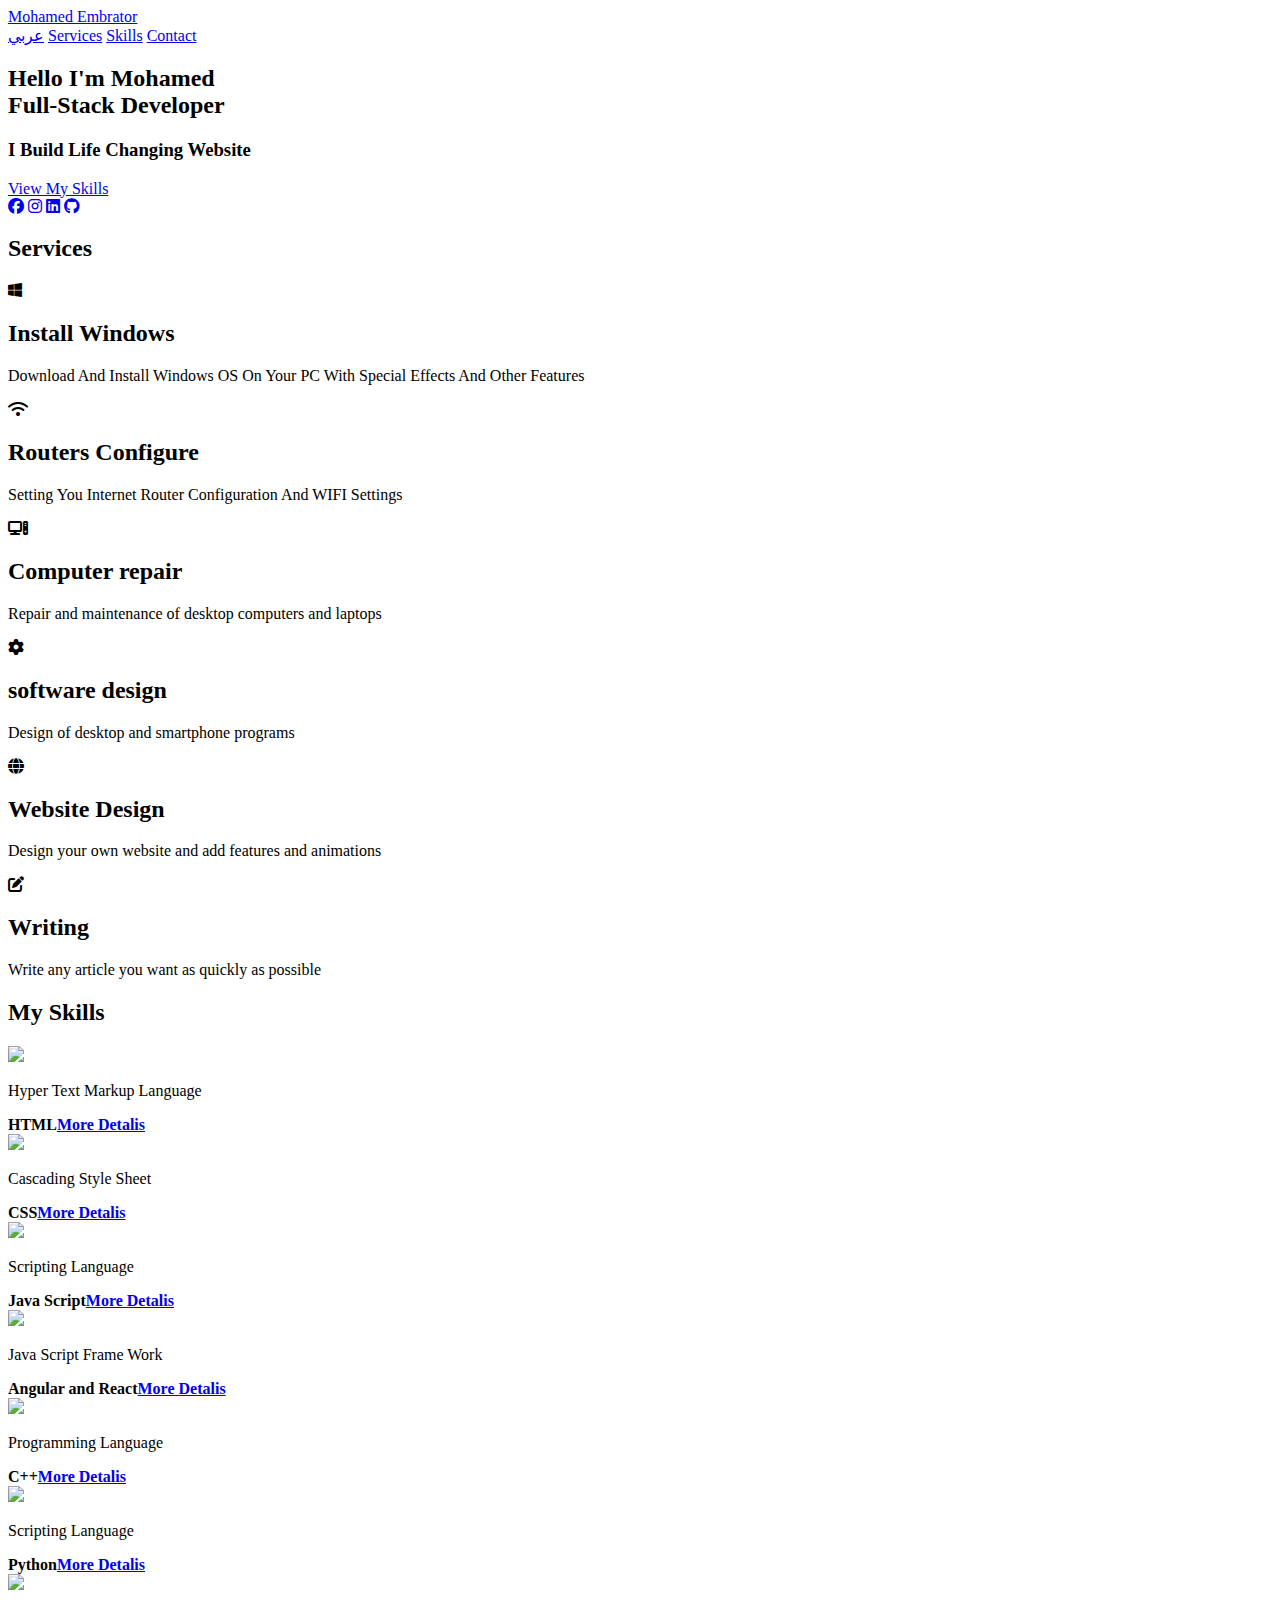
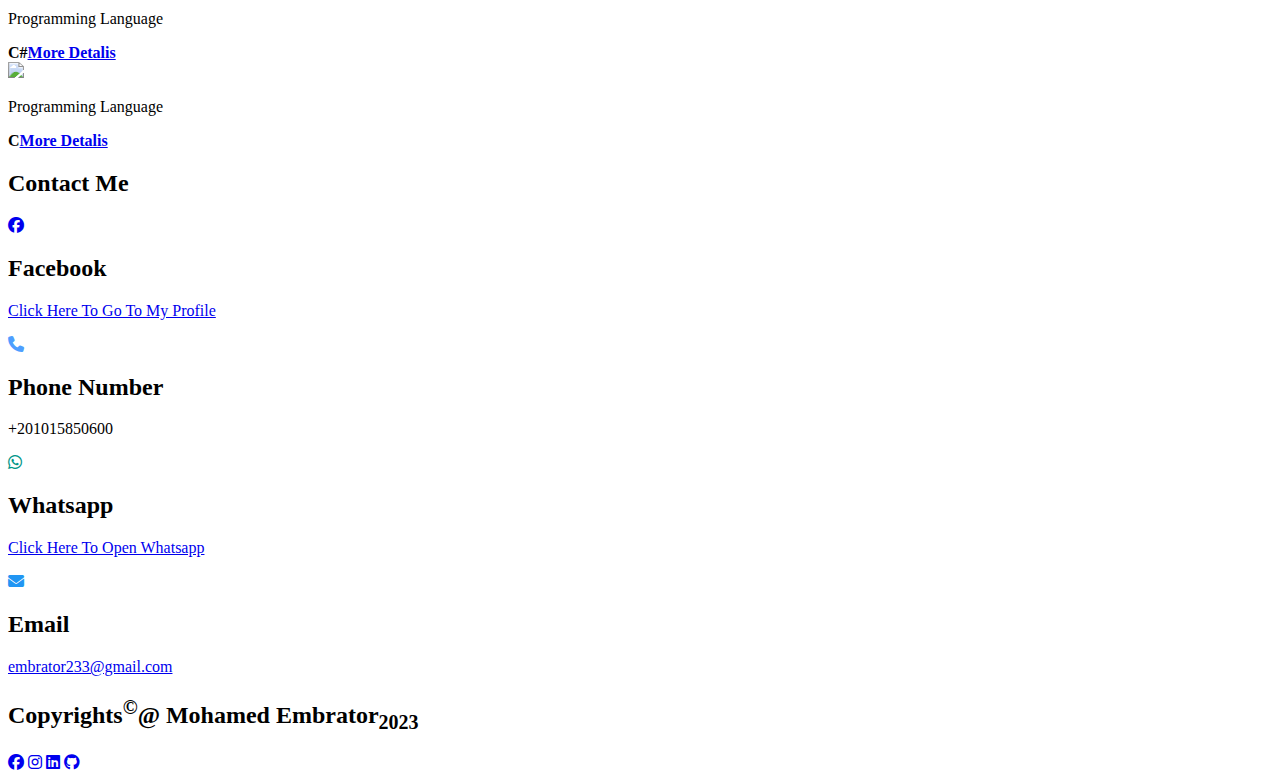
==== index.html @ d948b09c "Add files via upload" ====
<!DOCTYPE html>
<html lang="en">
<head>
    <meta charset="UTF-8">
    <meta http-equiv="X-UA-Compatible" content="IE=edge">
    <meta name="viewport" content="width=device-width, initial-scale=1.0">
    <link href="imgs/head.png" rel="shortcut icon">
    <title>Embrator</title>
    <link rel="preconnect" href="https://fonts.googleapis.com">
<link rel="preconnect" href="https://fonts.gstatic.com" crossorigin>
<link href="https://fonts.googleapis.com/css2?family=Cairo:wght@200;300;400;500;600;700;800;900;1000&display=swap" rel="stylesheet">
    <link rel="stylesheet" href="https://cdnjs.cloudflare.com/ajax/libs/font-awesome/6.4.0/css/all.min.css">
    <link rel="stylesheet" href="style.css">
</head>
<body>
    <header>
        <a href="#">Mohamed Embrator</a>
        <nav>
            <a href="ar/Arabic.html" class="ar">عربي</a>
            <a href="#Services">Services</a>
            <a href="#Skills">Skills</a>
            <a href="#Contact">Contact</a>
        </nav>
    </header>

    <section class="info-back">
        <div>
        <h2>Hello I'm Mohamed <br> <span>Full-Stack Developer</span></h2>
        <h3>I Build Life Changing Website</h3>
        <a href="#Skills" class="work">View My Skills</a>
        <div class="icons">
            <a href="https://www.facebook.com/profile.php?id=100045981390071" target="_blank" title="Facebook"><i class="fa-brands fa-facebook fa-beat"></i></a>
            <a href="#" title="Instagram"><i class="fa-brands fa-instagram fa-beat"></i></a>
            <a href="#" title="Linked In"><i class="fa-brands fa-linkedin fa-beat"></i></a>
            <a href="#" title="Github"><i class="fa-brands fa-github fa-beat"></i></a>
        </div>
    </div>
    </section>

    <section class="services" id="Services">
        <h2 class="title">Services</h2>
        <div class="content">
            <div class="card">
                <div class="icon-di">
                    <i class="fa-brands fa-windows fa-beat-fade"></i>
                </div>
                <div class="info">
                    <h2>Install Windows</h2>
                    <p>Download And Install Windows OS On Your PC With Special Effects And Other Features</p>
                </div>
            </div>
            <div class="card">
                <div class="icon-di">
                    <i class="fa-solid fa-wifi fa-beat"></i>
                </div>
                <div class="info">
                    <h2>Routers Configure</h2>
                    <p>Setting You Internet Router Configuration And WIFI Settings</p>
                </div>
            </div>
            <div class="card">
                <div class="icon-di">
                    <i class="fa-solid fa-computer fa-fade"></i>
                </div>
                <div class="info">
                    <h2>Computer repair</h2>
                    <p>Repair and maintenance of desktop computers and laptops</p>
                </div>
            </div>
            <div class="card">
                <div class="icon-di">
                    <i class="fa-solid fa-gear fa-spin"></i>
                </div>
                <div class="info">
                    <h2> software design</h2>
                    <p>Design of desktop and smartphone programs</p>
                </div>
            </div>
            <div class="card">
                <div class="icon-di">
                    <i class="fa-solid fa-globe fa-beat"></i>
                </div>
                <div class="info">
                    <h2>Website Design</h2>
                    <p>Design your own website and add features and animations</p>
                </div>
            </div>
            <div class="card">
                <div class="icon-di">
                    <i class="fa-solid fa-pen-to-square fa-beat-fade"></i>
                </div>
                <div class="info">
                    <h2>Writing</h2>
                    <p>Write any article you want as quickly as possible</p>
                </div>
            </div>
        </div>
    </section>




    <section class="skills" id="Skills">
        <div>
            <h2 class="title">My Skills</h2>
        <div class="content">
            <div class="skill-card">
            <div class="skill-image">
                <img src="../website/imgs/HTML.jpg">
            </div>
            <div class="skill-info">
                <p class="skill-p">Hyper Text Markup Language</p>
                <strong><span>HTML</span><a href="#" class="more">More Detalis</a></strong>
            </div>
            </div>
            <div class="skill-card">
            <div class="skill-image">
                <img src="../website/imgs/CSS.webp">
            </div>
            <div class="skill-info">
                <p class="skill-p">Cascading Style Sheet</p>
                <strong><span>CSS</span><a href="#" class="more">More Detalis</a></strong>
            </div>
        </div>
            <div class="skill-card">
            <div class="skill-image">
                <img src="../website/imgs/JS.jpg">
            </div>
            <div class="skill-info">
                <p class="skill-p">Scripting Language</p>
                <strong><span>Java Script</span><a href="#" class="more">More Detalis</a></strong>
            </div>
        </div>
            <div class="skill-card">
            <div class="skill-image">
                <img src="../website/imgs/angular-react.png">
            </div>
            <div class="skill-info">
                <p class="skill-p">Java Script Frame Work</p>
                <strong><span>Angular and React</span><a href="#" class="more">More Detalis</a></strong>
            </div>
        </div>
            <div class="skill-card">
            <div class="skill-image">
                <img src="../website/imgs/CPP.png">
            </div>
            <div class="skill-info">
                <p class="skill-p">Programming Language</p>
                <strong><span>C++</span><a href="#" class="more">More Detalis</a></strong>
            </div>
        </div>
            <div class="skill-card">
            <div class="skill-image">
                <img src="../website/imgs/Python.jpg">
            </div>
            <div class="skill-info">
                <p class="skill-p">Scripting Language</p>
                <strong><span>Python</span><a href="#" class="more">More Detalis</a></strong>
            </div>
            </div>
            <div class="skill-card">
            <div class="skill-image">
                <img src="../website/imgs/CSharp.png">
            </div>
            <div class="skill-info">
                <p class="skill-p">Programming Language</p>
                <strong><span>C#</span><a href="#" class="more">More Detalis</a></strong>
            </div>
            </div>
            <div class="skill-card">
            <div class="skill-image">
                <img src="../website/imgs/images.png">
            </div>
            <div class="skill-info">
                <p class="skill-p">Programming Language</p>
                <strong><span>C</span><a href="#" class="more">More Detalis</a></strong>
            </div>
            </div>
            </div>
        </div>
    </section>

    <section class="contact" id="Contact">
        <div>
            <h2 class="title">Contact Me</h2>
            <div class="content">
                <div class="card">
                    <div class="icon-di">
                        <a href="#"><i class="fa-brands fa-facebook"></i></a>
                    </div>
                    <div class="info">
                        <h2>Facebook</h2>
                        <p><a href="https://www.facebook.com/profile.php?id=100045981390071">Click Here To Go To My Profile</a></p>
                    </div>
                </div>
                <div class="card">
                    <div class="icon-di" style="color: #4e9eff;">
                        <i class="fa-solid fa-phone"></i>
                    </div>
                    <div class="info">
                        <h2>Phone Number</h2>
                        <p>+201015850600</p>
                    </div>
                </div>
                <div class="card">
                    <div class="icon-di" style="color: #009688;">
                        <i class="fa-brands fa-whatsapp"></i>
                    </div>
                    <div class="info">
                        <h2>Whatsapp</h2>
                        <p><a href="https://wa.me/+20101585600" target="_blank">Click Here To Open Whatsapp</a></p>
                    </div>
                </div>
                <div class="card">
                    <div class="icon-di" style="color:#2196f3">
                        <i class="fa-solid fa-envelope"></i>
                    </div>
                    <div class="info">
                        <h2>Email</h2>
                        <p><a href="mailto:embrator233@gmail.com" style="text-transform: lowercase;">embrator233@gmail.com</a></p>
                    </div>
                </div>
            </div>
        </div> 
    </section>


    <footer class="footer">
        <div>
            <h2 class="footer-title">Copyrights<sup>&copy;</sup>@<span> Mohamed Embrator<sub>2023</sub></span></h2>
            <div class="icons">
                <a href="https://www.facebook.com/profile.php?id=100045981390071" target="_blank"><i class="fa-brands fa-facebook"></i></a>
                <a href="#"><i class="fa-brands fa-instagram"></i></a>
                <a href="#"><i class="fa-brands fa-linkedin"></i></a>
                <a href="#"><i class="fa-brands fa-github"></i></a>
            </div>
        </div>
    </footer>
</body>
</html>
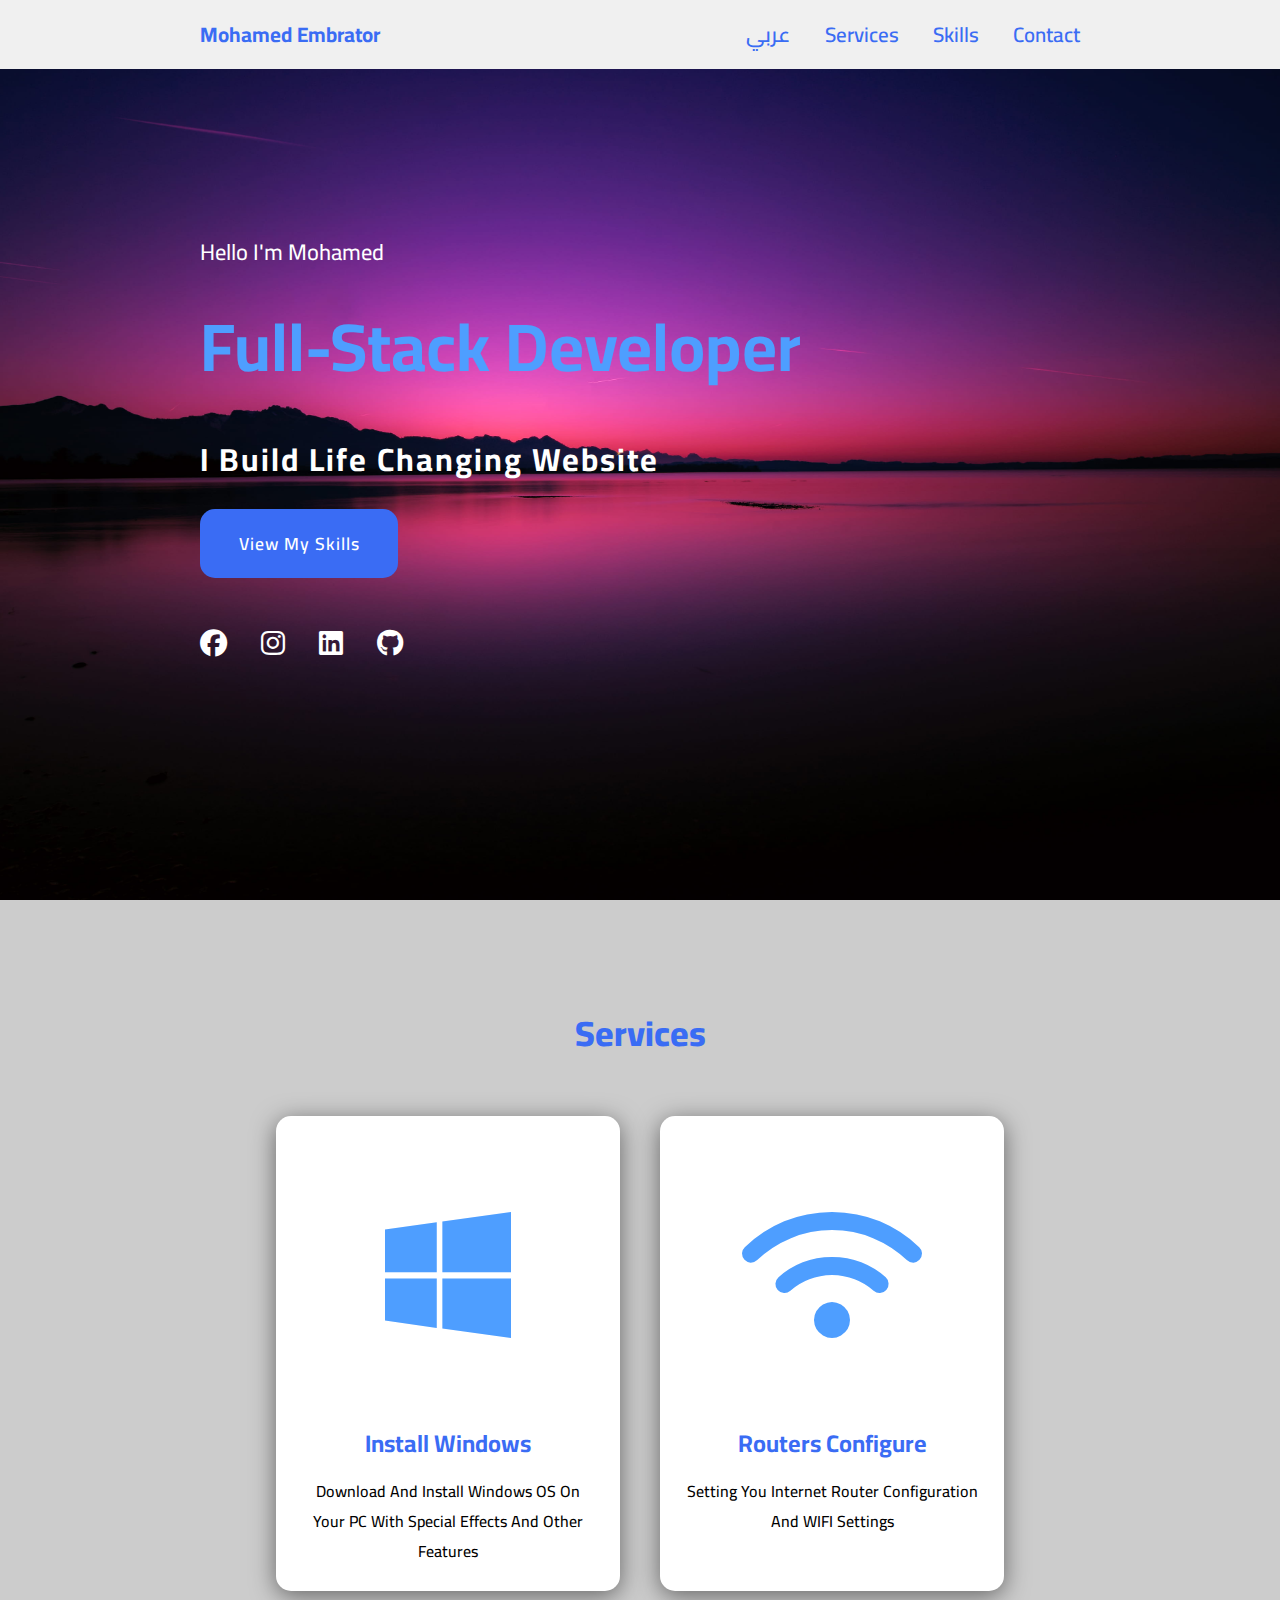
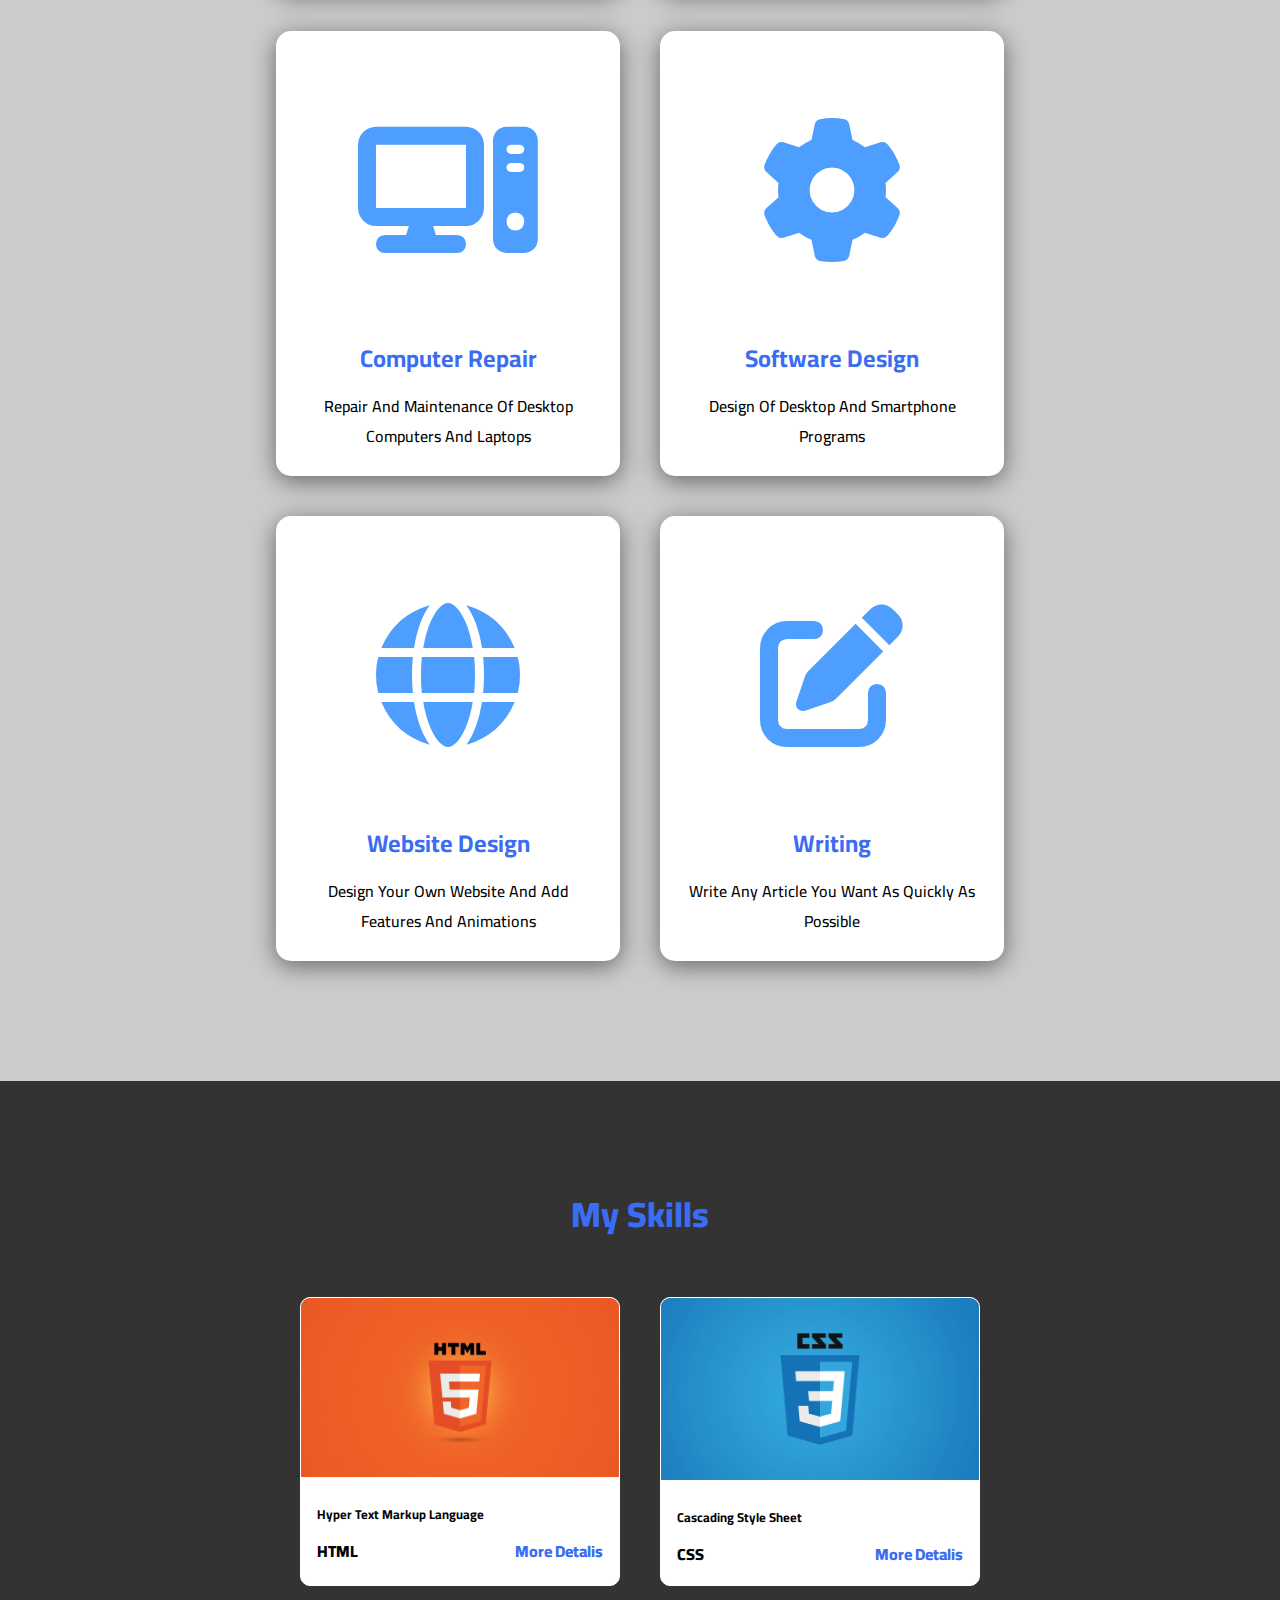
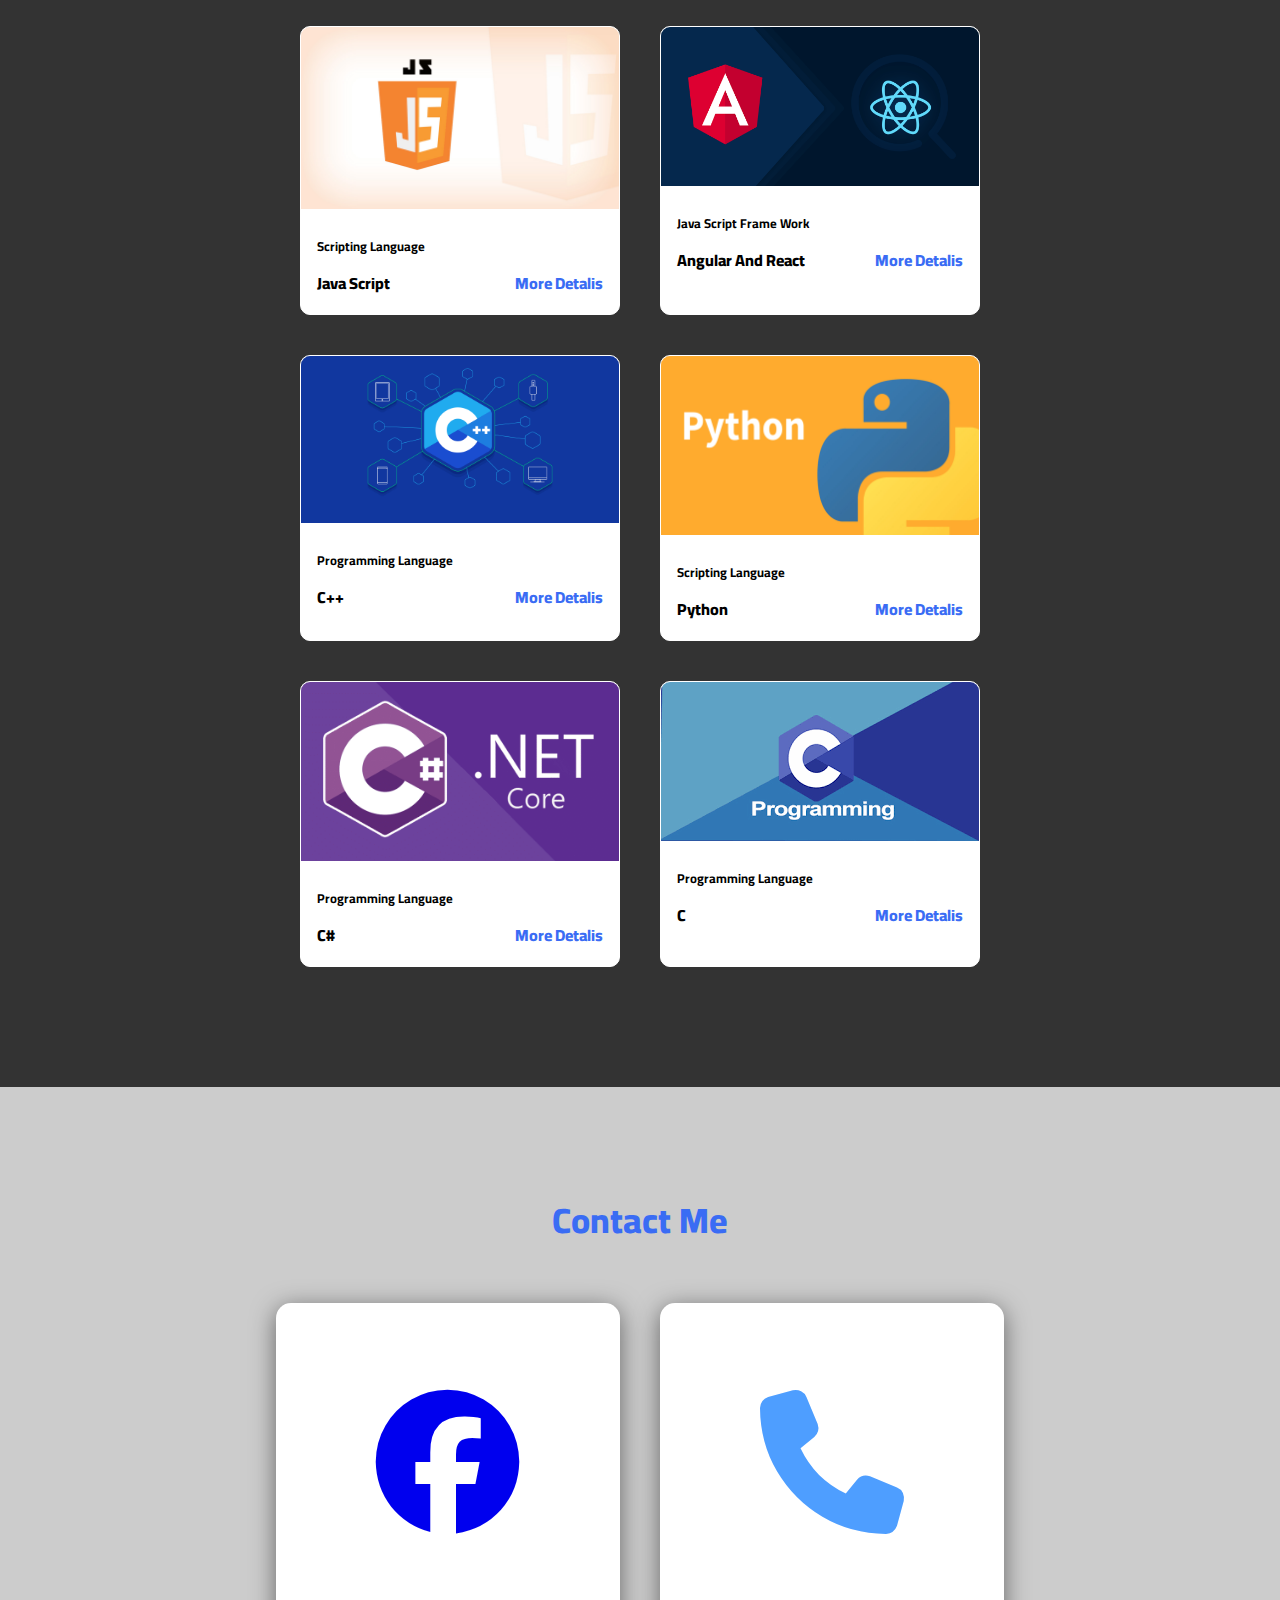
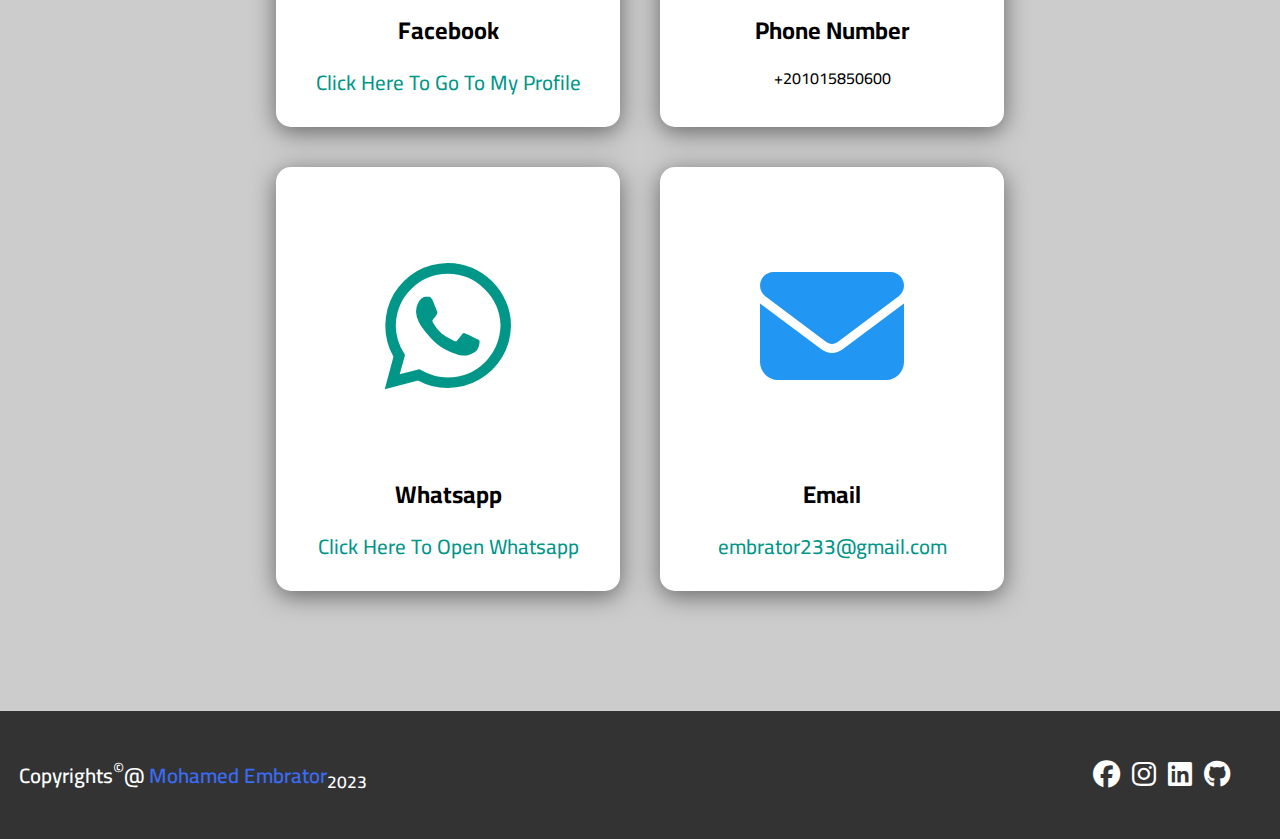
==== commit 7eec1d6e: "Update index.html" ====
--- a/index.html
+++ b/index.html
@@ -106,7 +106,7 @@
         <div class="content">
             <div class="skill-card">
             <div class="skill-image">
-                <img src="../website/imgs/HTML.jpg">
+                <img src="imgs/HTML.jpg">
             </div>
             <div class="skill-info">
                 <p class="skill-p">Hyper Text Markup Language</p>
@@ -115,7 +115,7 @@
             </div>
             <div class="skill-card">
             <div class="skill-image">
-                <img src="../website/imgs/CSS.webp">
+                <img src="imgs/CSS.webp">
             </div>
             <div class="skill-info">
                 <p class="skill-p">Cascading Style Sheet</p>
@@ -124,7 +124,7 @@
         </div>
             <div class="skill-card">
             <div class="skill-image">
-                <img src="../website/imgs/JS.jpg">
+                <img src="imgs/JS.jpg">
             </div>
             <div class="skill-info">
                 <p class="skill-p">Scripting Language</p>
@@ -133,7 +133,7 @@
         </div>
             <div class="skill-card">
             <div class="skill-image">
-                <img src="../website/imgs/angular-react.png">
+                <img src="imgs/angular-react.png">
             </div>
             <div class="skill-info">
                 <p class="skill-p">Java Script Frame Work</p>
@@ -142,7 +142,7 @@
         </div>
             <div class="skill-card">
             <div class="skill-image">
-                <img src="../website/imgs/CPP.png">
+                <img src="imgs/CPP.png">
             </div>
             <div class="skill-info">
                 <p class="skill-p">Programming Language</p>
@@ -151,7 +151,7 @@
         </div>
             <div class="skill-card">
             <div class="skill-image">
-                <img src="../website/imgs/Python.jpg">
+                <img src="imgs/Python.jpg">
             </div>
             <div class="skill-info">
                 <p class="skill-p">Scripting Language</p>
@@ -160,7 +160,7 @@
             </div>
             <div class="skill-card">
             <div class="skill-image">
-                <img src="../website/imgs/CSharp.png">
+                <img src="imgs/CSharp.png">
             </div>
             <div class="skill-info">
                 <p class="skill-p">Programming Language</p>
@@ -169,7 +169,7 @@
             </div>
             <div class="skill-card">
             <div class="skill-image">
-                <img src="../website/imgs/images.png">
+                <img src="imgs/images.png">
             </div>
             <div class="skill-info">
                 <p class="skill-p">Programming Language</p>
@@ -237,4 +237,4 @@
         </div>
     </footer>
 </body>
-</html>+</html>
--- a/style.css
+++ b/style.css
@@ -0,0 +1,744 @@
+* {
+    box-sizing: border-box;
+    margin: 0;
+    padding: 0;
+    scroll-behavior: smooth;
+    font-family: 'Cairo', sans-serif;
+    text-transform: capitalize;
+}
+
+body {
+    background-color: #ccc;
+}
+
+::selection {
+    background-color: #4e9eff;
+    color: #E91E63;
+}
+
+header {
+    display: flex;
+    justify-content: space-between;
+    background-color: #f0f0f0;
+    font-weight: bold;
+    position: fixed;
+    width: 100%;
+    padding: 15px 200px;
+    z-index: 9999;
+}
+
+header a {
+    text-decoration: none;
+    color: #3a6cf4;
+    font-size: 1.3em;
+}
+
+header nav a {
+    padding-left: 1.5em;
+    font-weight: 600;
+}
+
+header nav a:hover {
+    color: #e91e69;
+}
+
+section {
+    padding: 100px 200px;
+}
+
+
+.info-back {
+    min-height: 100vh;
+    background-image: url(../imgs/cover.jpg);
+    background-position: center;
+    background-repeat: no-repeat;
+    background-attachment: fixed;
+    background-size: cover;
+    display: flex;
+    align-items: center;
+    width: 100%;
+}
+
+.info-back h2 {
+    color: white;
+    font-size: 1.4em;
+    margin-bottom: 10px;
+    font-weight: 500;
+}
+
+.info-back h2 span {
+    display: inline-block;
+    margin-top: 10px;
+    font-size: 3em;
+    font-weight: 700;
+    margin-bottom: 10px;
+    color: #4e9eff;
+}
+
+.info-back h3 {
+    display: block;
+    font-weight: 700;
+    letter-spacing: 2px;
+    font-size: 32px;
+    color: white;
+    margin-top: 10px;
+    margin-bottom: 10px;
+}
+
+.info-back .work{
+    display: inline-block;
+    text-decoration: none;
+    border-radius: 15px;
+    background-color: #3a6cf4;
+    padding: 1em 2.2em;
+    color: white;
+    margin-top: 10px;
+    margin-bottom: 40px;
+    letter-spacing: 1px;
+    font-size: 1.1em;
+    font-weight: 600;
+    transition: 0.7s ease;
+}
+
+.info-back .work:hover {
+    transform: scale(1.1);
+    color: #E91E63;
+}
+
+.icons a{
+    color: white;
+    font-size: 1.7em;
+    padding-right: 30px;
+}
+
+.title {
+    display: flex;
+    justify-content: center;
+    font-size: 2.2em;
+    color: #3a6cf4;
+    font-weight: 800;
+    margin-bottom: 30px;
+}
+
+.content {
+    display: flex;
+    justify-content: center;
+    flex-direction: row;
+    flex-wrap: wrap;
+}
+
+.content .card {
+    padding: 25px;
+    width: 21.5em;
+    border-radius: 15px;
+    box-shadow: 0 5px 25px  rgba(1 1 1 / 50%);
+    margin: 20px;
+    transition: 0.7s ease;
+    background-color: white;
+}
+
+.content .card:hover {
+    transform: scale(1.1);
+    border: 5px solid #009688;
+    border-bottom-color: #e91e69;
+    border-top-color: #2196F3;
+}
+
+.content .card .icon-di {
+    font-size: 9em;
+    color: #4e9eff;
+    text-align: center;
+}
+
+.content .card:hover .icon-di {
+    color: #E91E63;
+}
+
+.info{
+    text-align: center;
+}
+
+.info h2 {
+    color: #3a6cf4;
+    font-weight: 700;
+    margin: 10px;
+}
+
+.info p {
+    text-align: center;
+    font-weight: 500;
+}
+
+.skills {
+    background-color: #333;
+}
+
+.skills .content{
+    margin-top: 30px;
+}
+
+.skills .skill-card {
+    background-color: #fff;
+    border: 1px solid #fff;
+    min-height: 14em;
+    overflow: hidden;
+    width: 20em;
+    border-radius: 10px;
+    margin: 20px;
+    transition: 0.7s ease;
+}
+
+.skills .skill-card:hover {
+    transform: scale(1.1);
+}
+
+.skill-image img {
+    width: 100%;
+    transition: 0.5s ease;
+}
+
+.skills .skill-card:hover .skill-image img{
+    transform: skewX(10deg) scale(1.2);
+    opacity: 0.5;
+}
+
+.skill-info {
+    padding: 1em;
+}
+
+.skill-info .skill-p {
+    font-size: 0.8em;
+    color: #000;
+    font-weight: bold;
+}
+
+.skill-info strong {
+    display: flex;
+    justify-content: space-between;
+    font-weight: 800;
+    margin-top: 10px;
+}
+
+.skill-info strong .more {
+    text-decoration: none;
+    color: #3a6cf4;
+}
+
+.footer div {
+    display: flex;
+    justify-content: space-between;
+    background-color: #333;
+    padding: 1.2em;
+    color: white;
+    align-items: center;
+}
+
+.footer .footer-title {
+    font-size: 1.3em;
+    font-weight: 600;
+}
+
+.footer .footer-title span {
+    color: #3a6cf4;
+}
+
+.footer .footer-title span sub {
+    color: #fff;
+}
+
+.contact .card:hover {
+    border: none;
+}
+
+.contact .card .info h2 {
+    color: black;
+}
+
+.contact .card .info a {
+    text-decoration: none;
+    color: #009688;
+    font-size: 1.3em;
+}
+
+.contact .card .info a:hover {
+    color: #E91E63;
+}
+
+.contact .card:hover .icon-di.none {
+    color: #4e9eff;
+}
+
+.footer .icons a {
+    padding: 0 12px 0 0;
+}
+
+@media (min-width: 1400) {
+    .content {
+        align-items: center;
+        justify-content: center;
+    }
+    .content .card {
+        width: 25em;
+    }
+    .skills .skill-card {
+        width: 25em;
+    }
+}
+
+@media (max-width: 1399) {
+    .content {
+        align-items: center;
+        justify-content: center;
+    }
+    .content .card {
+        width: 25em;
+    }
+    .skills .skill-card {
+        width: 25em;
+    }
+}
+
+@media (max-width: 1200px) {
+    header {
+        padding: 10px 20px;
+    }
+    header nav a {
+        padding-left: 10px;
+    }
+    .title {
+        font-size: 1.8em;
+    }
+
+    section{
+        padding: 80px 20px;
+    }
+    .services h2{
+        font-size: 1.8em;
+    }
+    .services h3{
+        font-size: 1.6em;
+    }
+    .content {
+        align-items: center;
+        justify-content: center;
+    }
+    .content .card {
+        width: 25em;
+    }
+    .skills .skill-card {
+        width: 25em;
+    }
+}
+
+@media (max-width: 650px){
+    body {
+        font-size: 12px;
+    }
+    header {
+        padding: 10px 20px;
+    }
+    header nav a {
+        padding-left: 10px;
+    }
+    .info-back h2 span {
+        margin-top: 10px;
+        font-size: 2em;
+        font-weight: 700;
+        margin-bottom: 5px;
+        color: #4e9eff;
+    }
+    .title {
+        font-size: 1.8em;
+    }
+
+    section{
+        padding: 80px 20px;
+    }
+    .services h2{
+        font-size: 1.8em;
+    }
+    .services h3{
+        font-size: 1.6em;
+    }
+    .content {
+        flex-direction: rwo;
+        align-items: center;
+        justify-content: center;
+    }
+    .content .card {
+        width: 20em;
+    }
+    .icons a {
+        padding-left: 20px;
+        padding-right: 10px;
+    }
+    .icons a {
+        font-size: 2.5em;
+    }
+}
+
+@media (max-width: 1200px) {
+    header {
+        padding: 10px 20px;
+    }
+    header nav a {
+        padding-left: 10px;
+    }
+    .title {
+        font-size: 1.8em;
+    }
+
+    section{
+        padding: 80px 20px;
+    }
+    .services h2{
+        font-size: 1.8em;
+    }
+    .services h3{
+        font-size: 1.6em;
+    }
+    .content {
+        align-items: center;
+        justify-content: center;
+    }
+}
+
+@media (max-width: 800px){
+    body {
+        font-size: 15px;
+    }
+    header {
+        padding: 10px 30px;
+    }
+    header nav a {
+        padding-left: 10px;
+    }
+    .info-back h2 span {
+        margin-top: 10px;
+        font-size: 2em;
+        font-weight: 700;
+        margin-bottom: 5px;
+        color: #4e9eff;
+    }
+    .title {
+        font-size: 1.8em;
+    }
+
+    section{
+        padding: 80px 20px;
+    }
+    .services h2{
+        font-size: 1.8em;
+    }
+    .services h3{
+        font-size: 1.6em;
+    }
+    .content {
+        flex-direction: row;
+        align-items: center;
+        justify-content: center;
+    }
+    .content .card {
+        width: 20em;
+    }
+    .icons a {
+        padding-left: 20px;
+        padding-right: 10px;
+    }
+}
+@media (max-width: 650px){
+    body {
+        font-size: 12px;
+    }
+    header {
+        padding: 10px 20px;
+    }
+    header nav a {
+        padding-left: 10px;
+    }
+    .info-back h2 span {
+        margin-top: 10px;
+        font-size: 2em;
+        font-weight: 700;
+        margin-bottom: 5px;
+        color: #4e9eff;
+    }
+    .title {
+        font-size: 1.8em;
+    }
+
+    section{
+        padding: 80px 20px;
+    }
+    .services h2{
+        font-size: 1.8em;
+    }
+    .services h3{
+        font-size: 1.6em;
+    }
+    .content {
+        flex-direction: row;
+        align-items: center;
+        justify-content: center;
+    }
+    .content .card {
+        width: 20em;
+    }
+    .icons a {
+        padding-left: 20px;
+        padding-right: 10px;
+    }
+}
+
+@media (max-width: 460px){
+    body {
+        font-size: 12px;
+    }
+    header {
+        padding: 10px 20px;
+    }
+    header nav a {
+        padding-left: 10px;
+    }
+    .info-back h2 span {
+        margin-top: 10px;
+        font-size: 2em;
+        font-weight: 700;
+        margin-bottom: 5px;
+        color: #4e9eff;
+    }
+    .title {
+        font-size: 1.8em;
+    }
+
+    section{
+        padding: 80px 20px;
+    }
+    .services h2{
+        font-size: 1.8em;
+    }
+    .services h3{
+        font-size: 1.6em;
+    }
+    .content {
+        flex-direction: column;
+        align-items: center;
+        justify-content: center;
+    }
+    .content .card {
+        width: 25em;
+    }
+    .icons a {
+        padding-left: 20px;
+        padding-right: 10px;
+    }
+
+    .skills .skill-card {
+        width: 28em;
+    }
+}
+
+@media (max-width: 400px){
+    body {
+        font-size: 10px;
+    }
+    header {
+        padding: 10px 20px;
+    }
+    header nav a {
+        padding-left: 10px;
+    }
+    .info-back h2 span {
+        margin-top: 10px;
+        font-size: 2em;
+        font-weight: 700;
+        margin-bottom: 5px;
+        color: #4e9eff;
+    }
+    .title {
+        font-size: 1.8em;
+    }
+
+    section{
+        padding: 80px 20px;
+    }
+    .services h2{
+        font-size: 1.8em;
+    }
+    .services h3{
+        font-size: 1.6em;
+    }
+    .content {
+        flex-direction: column;
+        align-items: center;
+        justify-content: center;
+    }
+    .content .card {
+        width: 29em;
+    }
+    .icons a {
+        padding-left: 20px;
+        padding-right: 10px;
+    }
+
+    .skills .skill-card {
+        width: 29em;
+    }
+    .icons a {
+        font-size: 2.5em;
+    }
+}
+
+@media (max-width: 380px){
+    body {
+        font-size: 10px;
+    }
+    header {
+        padding: 10px 20px;
+    }
+    header nav a {
+        padding-left: 10px;
+    }
+    .info-back h2 span {
+        margin-top: 10px;
+        font-size: 2em;
+        font-weight: 700;
+        margin-bottom: 5px;
+        color: #4e9eff;
+    }
+    .title {
+        font-size: 1.8em;
+    }
+
+    section{
+        padding: 80px 20px;
+    }
+    .services h2{
+        font-size: 1.8em;
+    }
+    .services h3{
+        font-size: 1.6em;
+    }
+    .content {
+        flex-direction: column;
+        align-items: center;
+        justify-content: center;
+    }
+    .content .card {
+        width: 30em;
+    }
+    .icons a {
+        padding-left: 20px;
+        padding-right: 10px;
+    }
+
+    .skills .skill-card {
+        width: 30em;
+    }
+    .icons a {
+        font-size: 2.5em;
+    }
+}
+
+@media (max-width: 355px){
+    body {
+        font-size: 9px;
+    }
+    header {
+        padding: 10px 20px;
+    }
+    header nav a {
+        padding-left: 10px;
+    }
+    .info-back h2 span {
+        margin-top: 10px;
+        font-size: 2em;
+        font-weight: 700;
+        margin-bottom: 5px;
+        color: #4e9eff;
+    }
+    .title {
+        font-size: 1.8em;
+    }
+
+    section{
+        padding: 80px 20px;
+    }
+    .services h2{
+        font-size: 1.8em;
+    }
+    .services h3{
+        font-size: 1.6em;
+    }
+    .content {
+        flex-direction: column;
+        align-items: center;
+        justify-content: center;
+    }
+    .content .card {
+        width: 30em;
+    }
+    .icons a {
+        padding-left: 20px;
+        padding-right: 10px;
+    }
+
+    .skills .skill-card {
+        width: 30em;
+    }
+    .icons a {
+        font-size: 2.5em;
+    }
+}
+
+@media (max-width: 300px){
+    body {
+        font-size: 7px;
+    }
+    header {
+        padding: 10px 20px;
+    }
+    header nav a {
+        padding-left: 10px;
+    }
+    .info-back h2 span {
+        margin-top: 10px;
+        font-size: 2em;
+        font-weight: 700;
+        margin-bottom: 5px;
+        color: #4e9eff;
+    }
+    .title {
+        font-size: 1.8em;
+    }
+
+    section{
+        padding: 80px 20px;
+    }
+    .services h2{
+        font-size: 1.8em;
+    }
+    .services h3{
+        font-size: 1.6em;
+    }
+    .content {
+        flex-direction: column;
+        align-items: center;
+        justify-content: center;
+    }
+    .content .card {
+        width: 30em;
+    }
+    .icons a {
+        padding-left: 20px;
+        padding-right: 10px;
+    }
+
+    .skills .skill-card {
+        width: 30em;
+    }
+    .icons a {
+        font-size: 2.5em;
+    }
+}
+
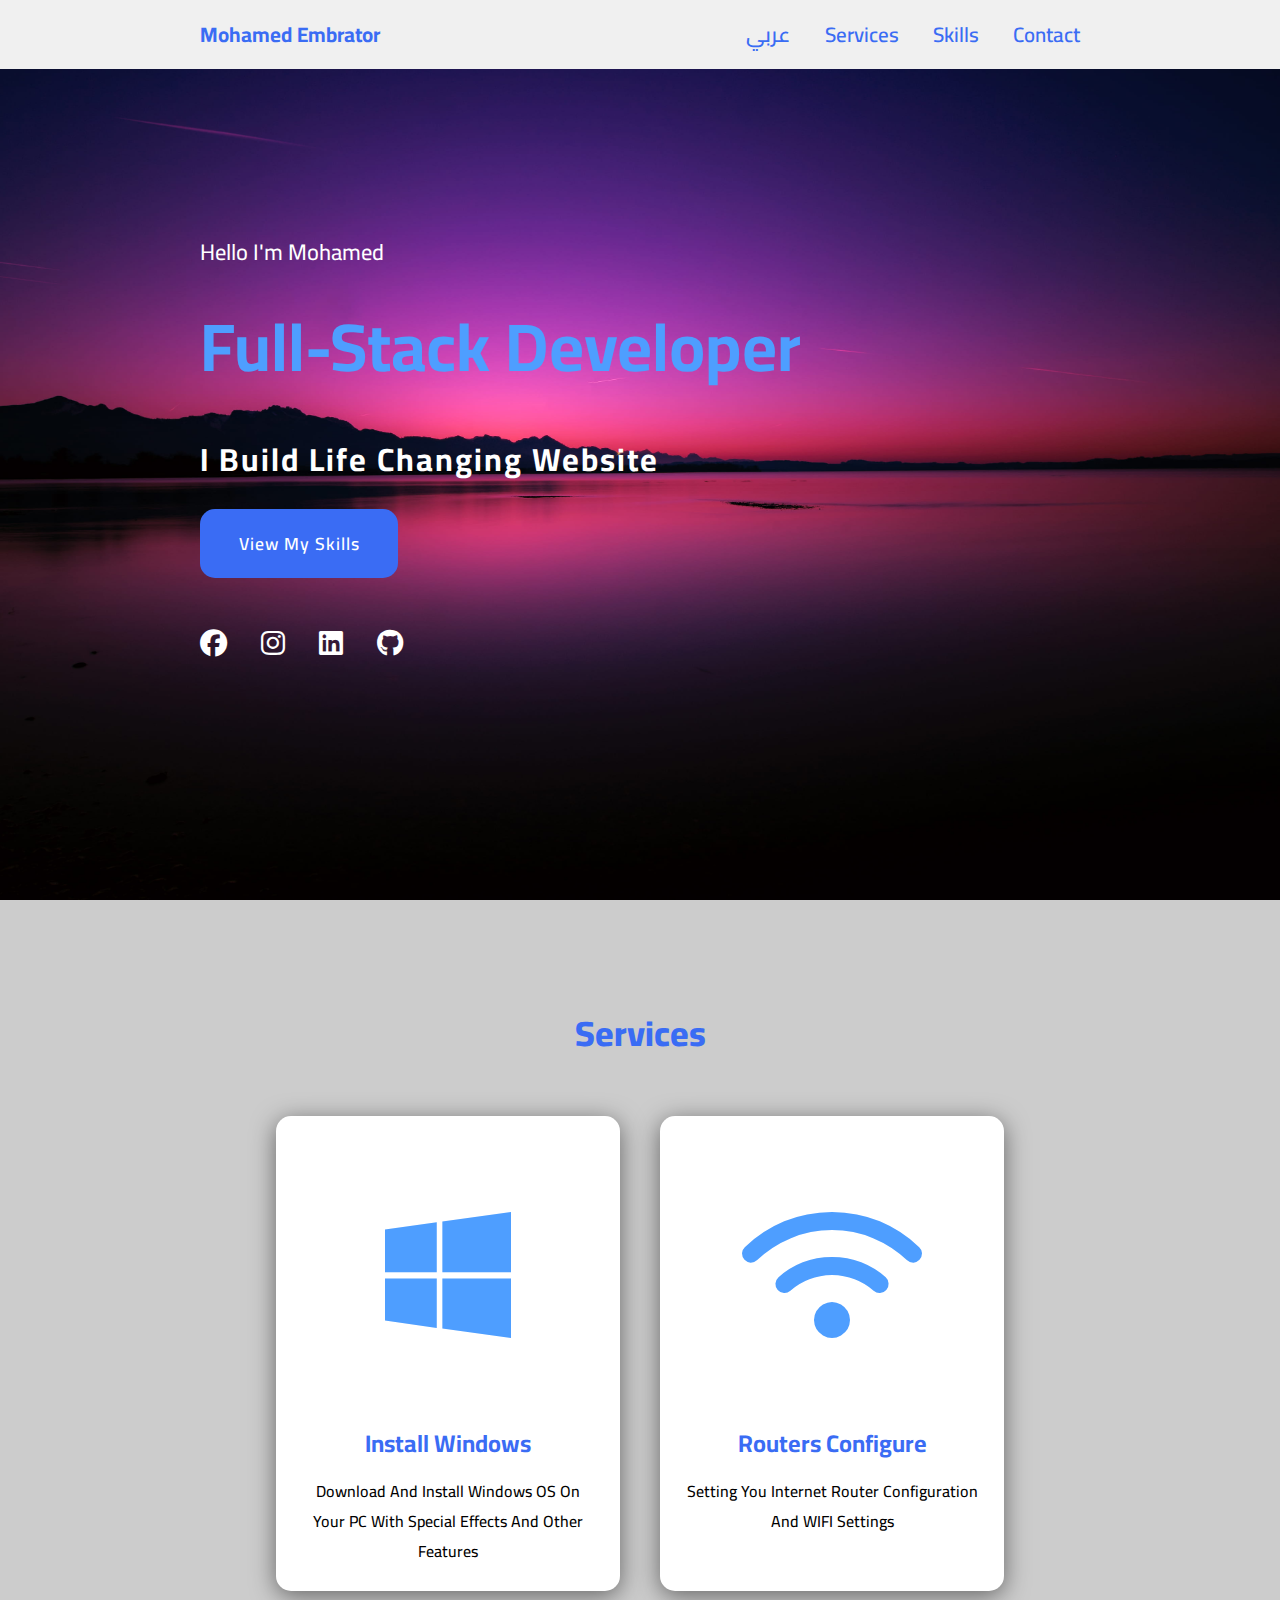
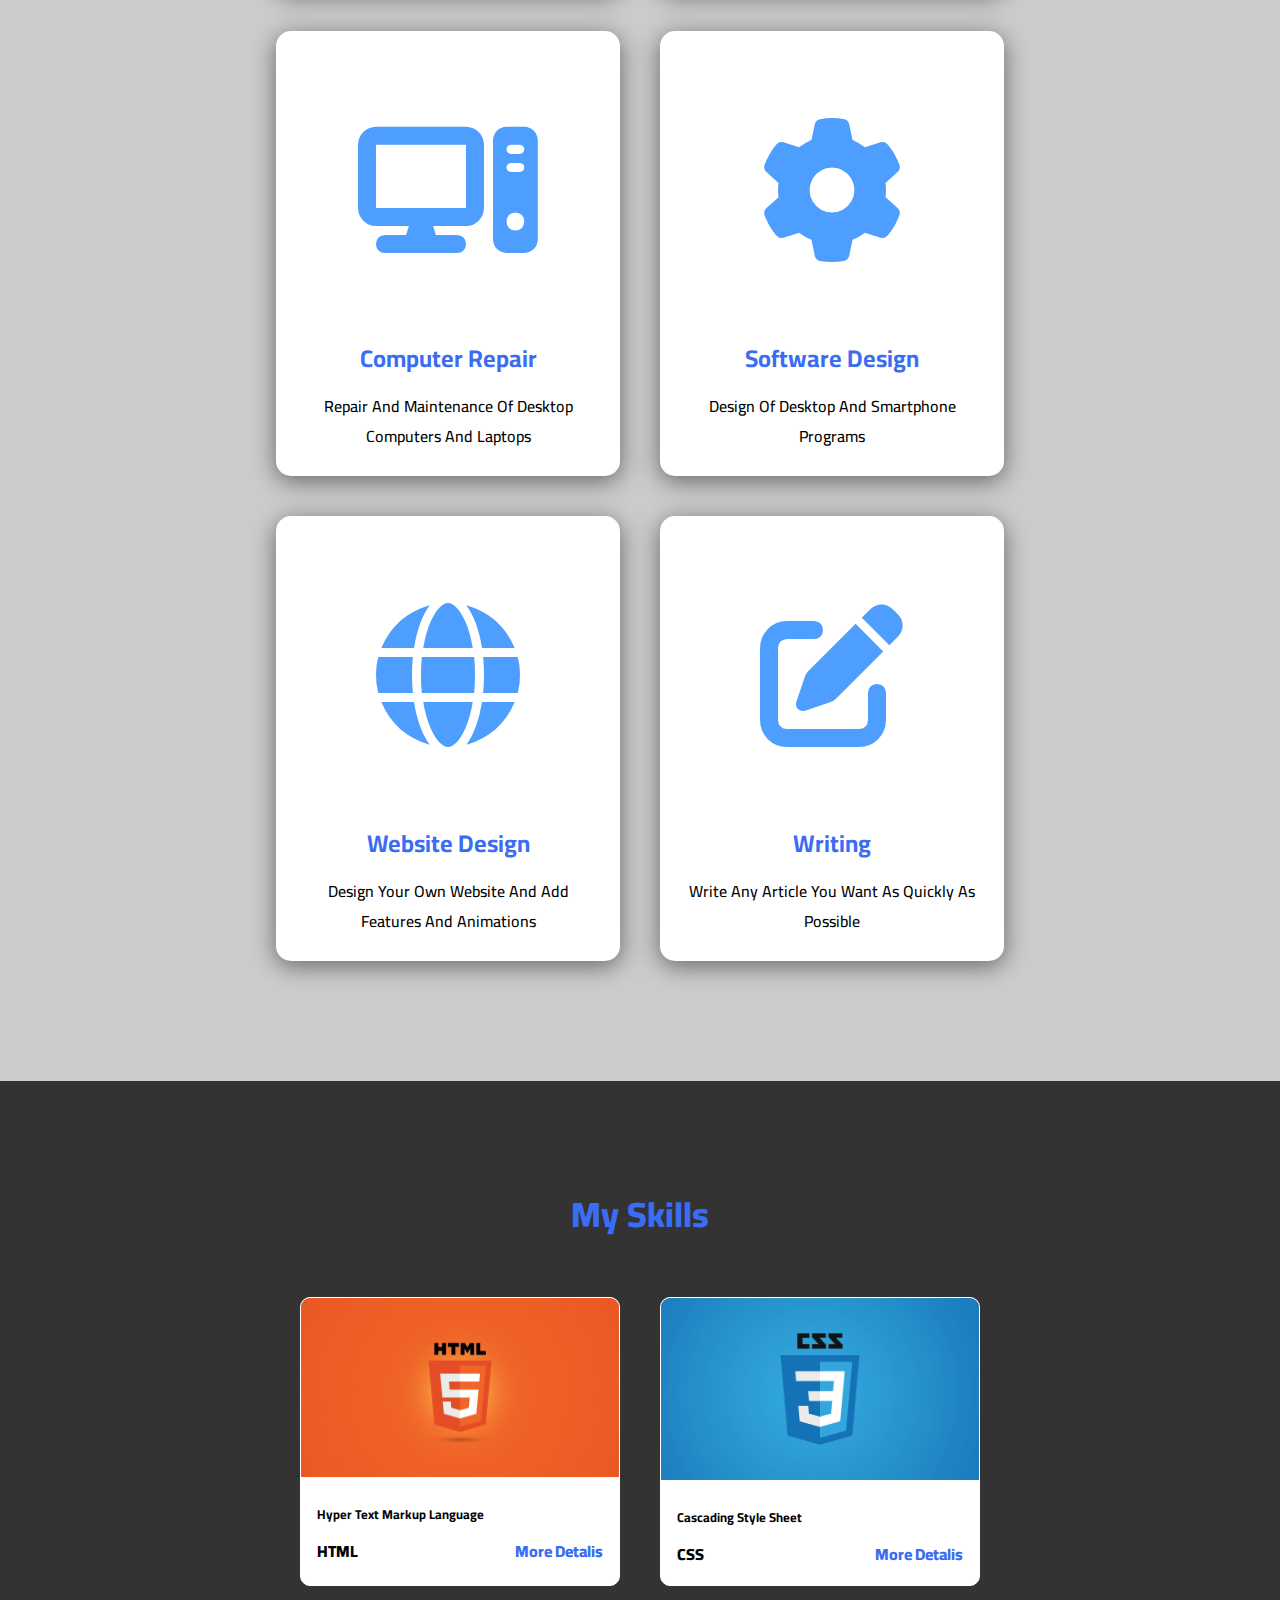
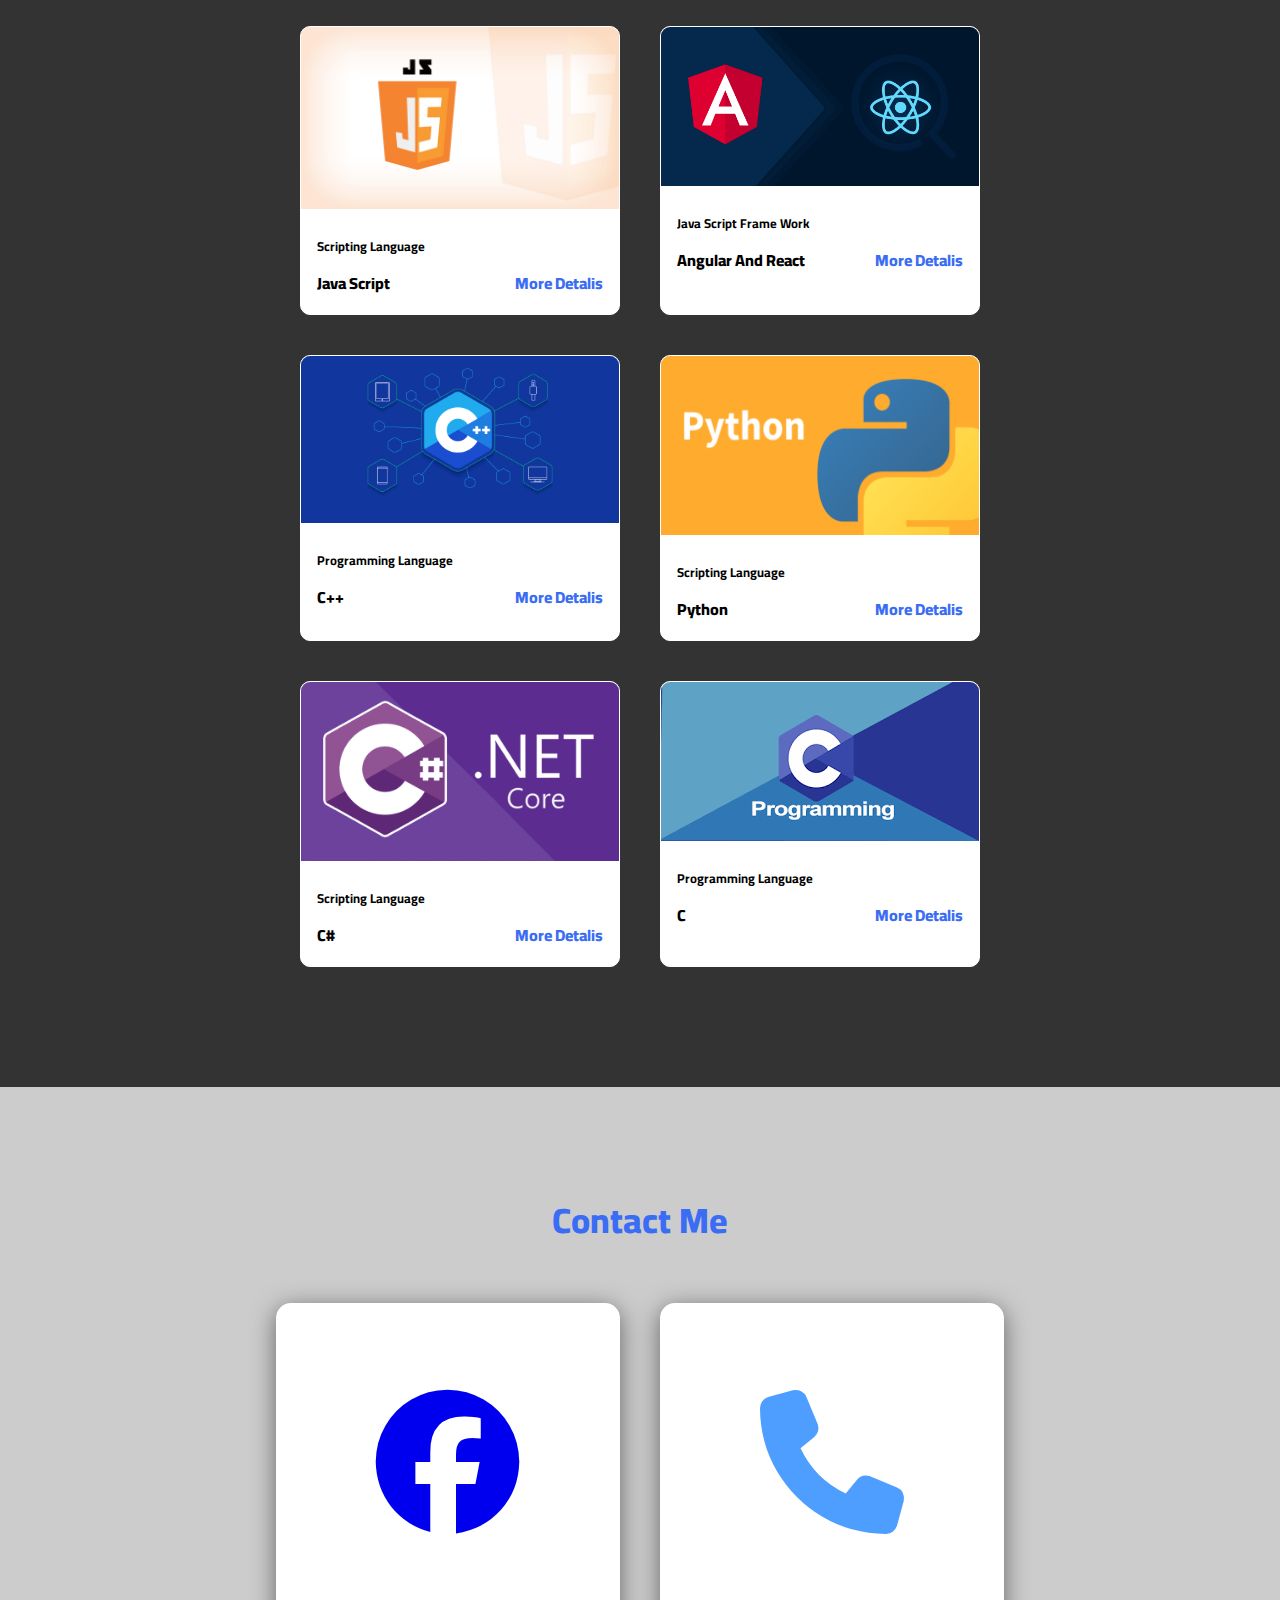
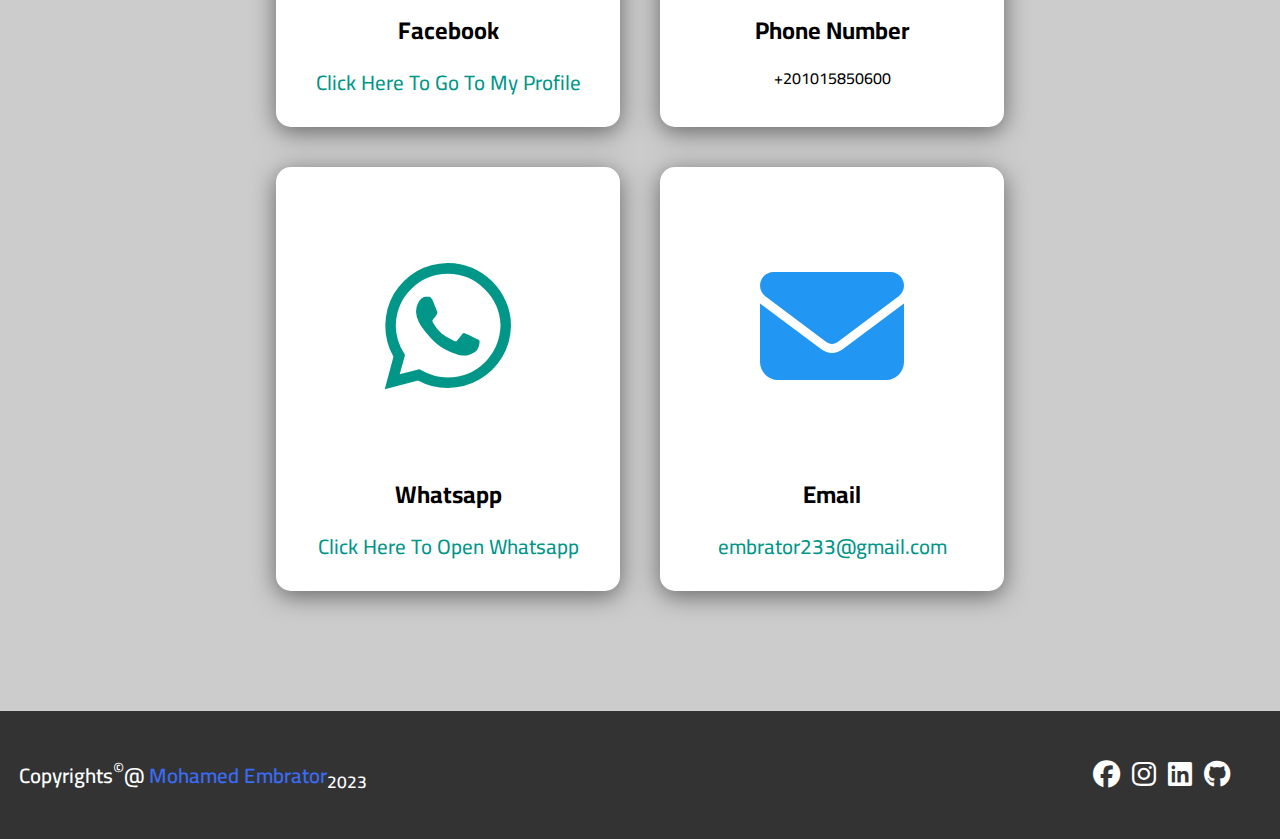
==== commit 1c519d7b: "Update index.html" ====
--- a/index.html
+++ b/index.html
@@ -10,7 +10,7 @@
 <link rel="preconnect" href="https://fonts.gstatic.com" crossorigin>
 <link href="https://fonts.googleapis.com/css2?family=Cairo:wght@200;300;400;500;600;700;800;900;1000&display=swap" rel="stylesheet">
     <link rel="stylesheet" href="https://cdnjs.cloudflare.com/ajax/libs/font-awesome/6.4.0/css/all.min.css">
-    <link rel="stylesheet" href="style.css">
+    <link rel="stylesheet" href="css/style.css">
 </head>
 <body>
     <header>
@@ -163,7 +163,7 @@
                 <img src="imgs/CSharp.png">
             </div>
             <div class="skill-info">
-                <p class="skill-p">Programming Language</p>
+                <p class="skill-p">Scripting Language</p>
                 <strong><span>C#</span><a href="#" class="more">More Detalis</a></strong>
             </div>
             </div>
@@ -190,7 +190,7 @@
                     </div>
                     <div class="info">
                         <h2>Facebook</h2>
-                        <p><a href="https://www.facebook.com/profile.php?id=100045981390071">Click Here To Go To My Profile</a></p>
+                        <p><a href="https://www.facebook.com/profile.php?id=100045981390071" target="_blank">Click Here To Go To My Profile</a></p>
                     </div>
                 </div>
                 <div class="card">
@@ -208,7 +208,7 @@
                     </div>
                     <div class="info">
                         <h2>Whatsapp</h2>
-                        <p><a href="https://wa.me/+20101585600" target="_blank">Click Here To Open Whatsapp</a></p>
+                        <p><a href="https://wa.me/+201015850600" target="_blank">Click Here To Open Whatsapp</a></p>
                     </div>
                 </div>
                 <div class="card">
--- a/css/style.css
+++ b/css/style.css
@@ -0,0 +1,826 @@
+* {
+    box-sizing: border-box;
+    margin: 0;
+    padding: 0;
+    scroll-behavior: smooth;
+    font-family: 'Cairo', sans-serif;
+    text-transform: capitalize;
+}
+
+:root {
+    --primary-color: #3a6cf4;
+    --primary-color-alt: #e91e63;
+    --danger-color: darkred;
+    --border-color: #ebebeb;
+}
+
+::-webkit-scrollbar {
+    width: 15px;
+}
+::-webkit-scrollbar-track {
+    background-color: #dddd;
+}
+::-webkit-scrollbar-thumb {
+background-color: var(--primary-color);
+}
+::-webkit-scrollbar-thumb:hover {
+    background-color: var(--primary-color-alt);
+}
+
+
+body {
+    background-color: #ccc;
+}
+
+::selection {
+    background-color: #4e9eff;
+    color: #E91E63;
+}
+
+header {
+    display: flex;
+    justify-content: space-between;
+    background-color: #f0f0f0;
+    font-weight: bold;
+    position: fixed;
+    width: 100%;
+    padding: 15px 200px;
+    z-index: 9999;
+}
+
+header a {
+    text-decoration: none;
+    color: #3a6cf4;
+    font-size: 1.3em;
+}
+
+header nav a {
+    padding-left: 1.5em;
+    font-weight: 600;
+}
+
+header nav a:hover {
+    color: #e91e69;
+}
+
+section {
+    padding: 100px 200px;
+}
+
+
+.info-back {
+    min-height: 100vh;
+    background-image: url(../imgs/cover.jpg);
+    background-position: center;
+    background-repeat: no-repeat;
+    background-attachment: fixed;
+    background-size: cover;
+    display: flex;
+    align-items: center;
+    width: 100%;
+}
+
+.info-back h2 {
+    color: white;
+    font-size: 1.4em;
+    margin-bottom: 10px;
+    font-weight: 500;
+}
+
+.info-back h2 span {
+    display: inline-block;
+    margin-top: 10px;
+    font-size: 3em;
+    font-weight: 700;
+    margin-bottom: 10px;
+    color: #4e9eff;
+}
+
+.info-back h3 {
+    display: block;
+    font-weight: 700;
+    letter-spacing: 2px;
+    font-size: 32px;
+    color: white;
+    margin-top: 10px;
+    margin-bottom: 10px;
+}
+
+.info-back .work{
+    display: inline-block;
+    text-decoration: none;
+    -webkit-border-radius: 15px;
+    -moz-border-radius: 15px;
+    -ms-border-radius: 15px;
+    -o-border-radius: 15px;
+    border-radius: 15px;
+    background-color: #3a6cf4;
+    padding: 1em 2.2em;
+    color: white;
+    margin-top: 10px;
+    margin-bottom: 40px;
+    letter-spacing: 1px;
+    font-size: 1.1em;
+    font-weight: 600;
+    -webkit-transition: 0.7s ease;
+    -moz-transition: 0.7s ease;
+    -ms-transition: 0.7s ease;
+    -o-transition: 0.7s ease;
+    transition: 0.7s ease;
+}
+
+.info-back .work:hover {
+    color: #E91E63;
+    -webkit-transform: scale(1.1);
+    -moz-transform: scale(1.1);
+    -ms-transform: scale(1.1);
+    -o-transform: scale(1.1);
+    transform: scale(1.1);
+}
+
+.icons a{
+    color: white;
+    font-size: 1.7em;
+    padding-right: 30px;
+}
+
+.info-back .icons a:hover i {
+    animation-name: spin;
+    animation-duration: 1s;
+    animation-timing-function: linear;
+    animation-iteration-count: infinite;
+}
+
+@keyframes spin {
+    to {
+        -webkit-transform: rotate(1turn);
+        -moz-transform: rotate(1turn);
+        -ms-transform: rotate(1turn);
+        -o-transform: rotate(1turn);
+        transform: rotate(1turn);
+}
+}
+
+.title {
+    display: flex;
+    justify-content: center;
+    font-size: 2.2em;
+    color: #3a6cf4;
+    font-weight: 800;
+    margin-bottom: 30px;
+}
+
+.content {
+    display: flex;
+    justify-content: center;
+    flex-direction: row;
+    flex-wrap: wrap;
+}
+
+.content .card {
+    padding: 25px;
+    width: 21.5em;
+    -webkit-border-radius: 15px;
+    -moz-border-radius: 15px;
+    -ms-border-radius: 15px;
+    -o-border-radius: 15px;
+    border-radius: 15px;
+    box-shadow: 0 5px 25px  rgba(1 1 1 / 50%);
+    margin: 20px;
+    -webkit-transition: 0.7s ease;
+    -moz-transition: 0.7s ease;
+    -ms-transition: 0.7s ease;
+    -o-transition: 0.7s ease;
+    transition: 0.7s ease;
+    background-color: white;
+}
+
+.content .card:hover {
+    -webkit-transform: scale(1.1);
+    -moz-transform: scale(1.1);
+    -ms-transform: scale(1.1);
+    -o-transform: scale(1.1);
+    transform: scale(1.1);
+    border: 5px solid #009688;
+    border-bottom-color: #e91e69;
+    border-top-color: #2196F3;
+}
+
+.content .card .icon-di {
+    font-size: 9em;
+    color: #4e9eff;
+    text-align: center;
+}
+
+.content .card:hover .icon-di {
+    color: #E91E63;
+}
+
+.info{
+    text-align: center;
+}
+
+.info h2 {
+    color: #3a6cf4;
+    font-weight: 700;
+    margin: 10px;
+}
+
+.info p {
+    text-align: center;
+    font-weight: 500;
+}
+
+.skills {
+    background-color: #333;
+}
+
+.skills .content{
+    margin-top: 30px;
+}
+
+.skills .skill-card {
+    background-color: #fff;
+    border: 1px solid #fff;
+    min-height: 14em;
+    overflow: hidden;
+    width: 20em;
+    margin: 20px;
+    -webkit-transition: 0.7s ease;
+    -moz-transition: 0.7s ease;
+    -ms-transition: 0.7s ease;
+    -o-transition: 0.7s ease;
+    transition: 0.7s ease;
+    -webkit-border-radius: 10px;
+    -moz-border-radius: 10px;
+    -ms-border-radius: 10px;
+    -o-border-radius: 10px;
+    border-radius: 10px;
+}
+
+.skills .skill-card:hover {
+    -webkit-transform: scale(1.1);
+    -moz-transform: scale(1.1);
+    -ms-transform: scale(1.1);
+    -o-transform: scale(1.1);
+    transform: scale(1.1);
+}
+
+.skill-image img {
+    width: 100%;
+    transition: 0.5s ease;
+}
+
+.skills .skill-card:hover .skill-image img{
+    opacity: 0.5;
+    -webkit-transform: skew(10deg) scale(1.2);
+    -moz-transform: skew(10deg) scale(1.2);
+    -ms-transform: skew(10deg) scale(1.2);
+    -o-transform: skew(10deg) scale(1.2);
+    transform: skew(10deg) scale(1.2);
+}
+
+.skill-info {
+    padding: 1em;
+}
+
+.skill-info .skill-p {
+    font-size: 0.8em;
+    color: #000;
+    font-weight: bold;
+}
+
+.skill-info strong {
+    display: flex;
+    justify-content: space-between;
+    font-weight: 800;
+    margin-top: 10px;
+}
+
+.skill-info strong .more {
+    text-decoration: none;
+    color: #3a6cf4;
+}
+
+.skill-info strong .more:hover {
+    color: #E91E63;
+} 
+
+.footer div {
+    display: flex;
+    justify-content: space-between;
+    background-color: #333;
+    padding: 1.2em;
+    color: white;
+    align-items: center;
+}
+
+.footer .footer-title {
+    font-size: 1.3em;
+    font-weight: 600;
+}
+
+.footer .footer-title span {
+    color: #3a6cf4;
+}
+
+.footer .footer-title span sub {
+    color: #fff;
+}
+
+.contact .card:hover {
+    border: none;
+}
+
+.contact .card .info h2 {
+    color: black;
+}
+
+.contact .card .info a {
+    text-decoration: none;
+    color: #009688;
+    font-size: 1.3em;
+}
+
+.contact .card .info a:hover {
+    color: #E91E63;
+}
+
+.contact .card:hover .icon-di.none {
+    color: #4e9eff;
+}
+
+.footer .icons a {
+    padding: 0 12px 0 0;
+}
+
+@media (min-width: 1400) {
+    .content {
+        align-items: center;
+        justify-content: center;
+    }
+    .content .card {
+        width: 25em;
+    }
+    .skills .skill-card {
+        width: 25em;
+    }
+}
+
+@media (max-width: 1399) {
+    .content {
+        align-items: center;
+        justify-content: center;
+    }
+    .content .card {
+        width: 25em;
+    }
+    .skills .skill-card {
+        width: 25em;
+    }
+}
+
+@media (max-width: 1200px) {
+    header {
+        padding: 10px 20px;
+    }
+    header nav a {
+        padding-left: 10px;
+    }
+    .title {
+        font-size: 1.8em;
+    }
+
+    section{
+        padding: 80px 20px;
+    }
+    .services h2{
+        font-size: 1.8em;
+    }
+    .services h3{
+        font-size: 1.6em;
+    }
+    .content {
+        align-items: center;
+        justify-content: center;
+    }
+    .content .card {
+        width: 25em;
+    }
+    .skills .skill-card {
+        width: 25em;
+    }
+}
+
+@media (max-width: 650px){
+    body {
+        font-size: 12px;
+    }
+    header {
+        padding: 10px 20px;
+    }
+    header nav a {
+        padding-left: 10px;
+    }
+    .info-back h2 span {
+        margin-top: 10px;
+        font-size: 2em;
+        font-weight: 700;
+        margin-bottom: 5px;
+        color: #4e9eff;
+    }
+    .title {
+        font-size: 1.8em;
+    }
+
+    section{
+        padding: 80px 20px;
+    }
+    .services h2{
+        font-size: 1.8em;
+    }
+    .services h3{
+        font-size: 1.6em;
+    }
+    .content {
+        flex-direction: rwo;
+        align-items: center;
+        justify-content: center;
+    }
+    .content .card {
+        width: 20em;
+    }
+    .icons a {
+        padding-left: 20px;
+        padding-right: 10px;
+    }
+    .icons a {
+        font-size: 2.5em;
+    }
+}
+
+@media (max-width: 1200px) {
+    header {
+        padding: 10px 20px;
+    }
+    header nav a {
+        padding-left: 10px;
+    }
+    .title {
+        font-size: 1.8em;
+    }
+
+    section{
+        padding: 80px 20px;
+    }
+    .services h2{
+        font-size: 1.8em;
+    }
+    .services h3{
+        font-size: 1.6em;
+    }
+    .content {
+        align-items: center;
+        justify-content: center;
+    }
+}
+
+@media (max-width: 800px){
+    body {
+        font-size: 15px;
+    }
+    header {
+        padding: 10px 30px;
+    }
+    header nav a {
+        padding-left: 10px;
+    }
+    .info-back h2 span {
+        margin-top: 10px;
+        font-size: 2em;
+        font-weight: 700;
+        margin-bottom: 5px;
+        color: #4e9eff;
+    }
+    .title {
+        font-size: 1.8em;
+    }
+
+    section{
+        padding: 80px 20px;
+    }
+    .services h2{
+        font-size: 1.8em;
+    }
+    .services h3{
+        font-size: 1.6em;
+    }
+    .content {
+        flex-direction: row;
+        align-items: center;
+        justify-content: center;
+    }
+    .content .card {
+        width: 20em;
+    }
+    .icons a {
+        padding-left: 20px;
+        padding-right: 10px;
+    }
+}
+@media (max-width: 650px){
+    body {
+        font-size: 12px;
+    }
+    header {
+        padding: 10px 20px;
+    }
+    header nav a {
+        padding-left: 10px;
+    }
+    .info-back h2 span {
+        margin-top: 10px;
+        font-size: 2em;
+        font-weight: 700;
+        margin-bottom: 5px;
+        color: #4e9eff;
+    }
+    .title {
+        font-size: 1.8em;
+    }
+
+    section{
+        padding: 80px 20px;
+    }
+    .services h2{
+        font-size: 1.8em;
+    }
+    .services h3{
+        font-size: 1.6em;
+    }
+    .content {
+        flex-direction: row;
+        align-items: center;
+        justify-content: center;
+    }
+    .content .card {
+        width: 20em;
+    }
+    .icons a {
+        padding-left: 20px;
+        padding-right: 10px;
+    }
+}
+
+@media (max-width: 460px){
+    body {
+        font-size: 12px;
+    }
+    header {
+        padding: 10px 20px;
+    }
+    header nav a {
+        padding-left: 10px;
+    }
+    .info-back h2 span {
+        margin-top: 10px;
+        font-size: 2em;
+        font-weight: 700;
+        margin-bottom: 5px;
+        color: #4e9eff;
+    }
+    .title {
+        font-size: 1.8em;
+    }
+
+    section{
+        padding: 80px 20px;
+    }
+    .services h2{
+        font-size: 1.8em;
+    }
+    .services h3{
+        font-size: 1.6em;
+    }
+    .content {
+        flex-direction: column;
+        align-items: center;
+        justify-content: center;
+    }
+    .content .card {
+        width: 25em;
+    }
+    .icons a {
+        padding-left: 20px;
+        padding-right: 10px;
+    }
+
+    .skills .skill-card {
+        width: 28em;
+    }
+}
+
+@media (max-width: 400px){
+    body {
+        font-size: 10px;
+    }
+    header {
+        padding: 10px 20px;
+    }
+    header nav a {
+        padding-left: 10px;
+    }
+    .info-back h2 span {
+        margin-top: 10px;
+        font-size: 2em;
+        font-weight: 700;
+        margin-bottom: 5px;
+        color: #4e9eff;
+    }
+    .title {
+        font-size: 1.8em;
+    }
+
+    section{
+        padding: 80px 20px;
+    }
+    .services h2{
+        font-size: 1.8em;
+    }
+    .services h3{
+        font-size: 1.6em;
+    }
+    .content {
+        flex-direction: column;
+        align-items: center;
+        justify-content: center;
+    }
+    .content .card {
+        width: 29em;
+    }
+    .icons a {
+        padding-left: 20px;
+        padding-right: 10px;
+    }
+
+    .skills .skill-card {
+        width: 29em;
+    }
+    .icons a {
+        font-size: 2.5em;
+    }
+}
+
+@media (max-width: 380px){
+    body {
+        font-size: 10px;
+    }
+    header {
+        padding: 10px 20px;
+    }
+    header nav a {
+        padding-left: 10px;
+    }
+    .info-back h2 span {
+        margin-top: 10px;
+        font-size: 2em;
+        font-weight: 700;
+        margin-bottom: 5px;
+        color: #4e9eff;
+    }
+    .title {
+        font-size: 1.8em;
+    }
+
+    section{
+        padding: 80px 20px;
+    }
+    .services h2{
+        font-size: 1.8em;
+    }
+    .services h3{
+        font-size: 1.6em;
+    }
+    .content {
+        flex-direction: column;
+        align-items: center;
+        justify-content: center;
+    }
+    .content .card {
+        width: 30em;
+    }
+    .icons a {
+        padding-left: 20px;
+        padding-right: 10px;
+    }
+
+    .skills .skill-card {
+        width: 30em;
+    }
+    .icons a {
+        font-size: 2.5em;
+    }
+}
+
+@media (max-width: 355px){
+    body {
+        font-size: 9px;
+    }
+    header {
+        padding: 10px 20px;
+    }
+    header nav a {
+        padding-left: 10px;
+    }
+    .info-back h2 span {
+        margin-top: 10px;
+        font-size: 2em;
+        font-weight: 700;
+        margin-bottom: 5px;
+        color: #4e9eff;
+    }
+    .title {
+        font-size: 1.8em;
+    }
+
+    section{
+        padding: 80px 20px;
+    }
+    .services h2{
+        font-size: 1.8em;
+    }
+    .services h3{
+        font-size: 1.6em;
+    }
+    .content {
+        flex-direction: column;
+        align-items: center;
+        justify-content: center;
+    }
+    .content .card {
+        width: 30em;
+    }
+    .icons a {
+        padding-left: 20px;
+        padding-right: 10px;
+    }
+
+    .skills .skill-card {
+        width: 30em;
+    }
+    .icons a {
+        font-size: 2.5em;
+    }
+}
+
+@media (max-width: 300px){
+    body {
+        font-size: 7px;
+    }
+    header {
+        padding: 10px 20px;
+    }
+    header nav a {
+        padding-left: 10px;
+    }
+    .info-back h2 span {
+        margin-top: 10px;
+        font-size: 2em;
+        font-weight: 700;
+        margin-bottom: 5px;
+        color: #4e9eff;
+    }
+    .title {
+        font-size: 1.8em;
+    }
+
+    section{
+        padding: 80px 20px;
+    }
+    .services h2{
+        font-size: 1.8em;
+    }
+    .services h3{
+        font-size: 1.6em;
+    }
+    .content {
+        flex-direction: column;
+        align-items: center;
+        justify-content: center;
+    }
+    .content .card {
+        width: 30em;
+    }
+    .icons a {
+        padding-left: 20px;
+        padding-right: 10px;
+    }
+
+    .skills .skill-card {
+        width: 30em;
+    }
+    .icons a {
+        font-size: 2.5em;
+    }
+}
+
